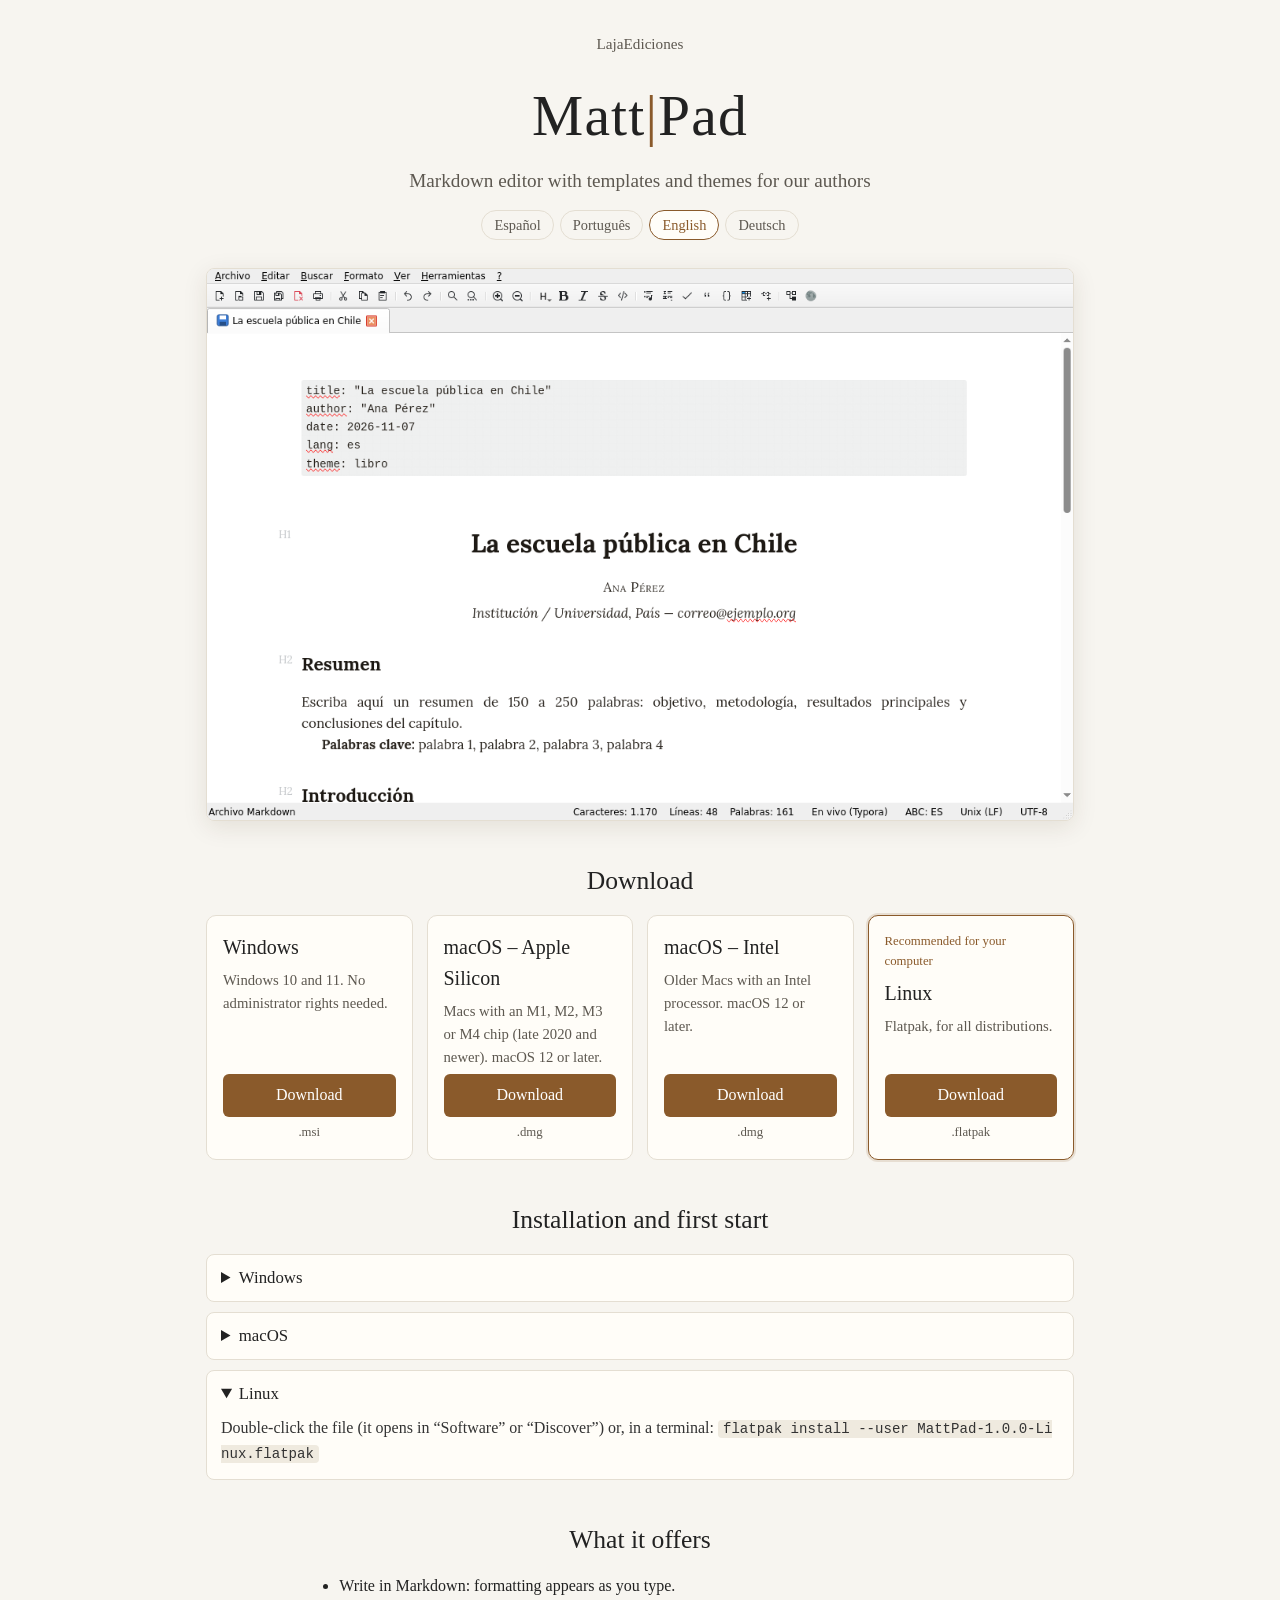
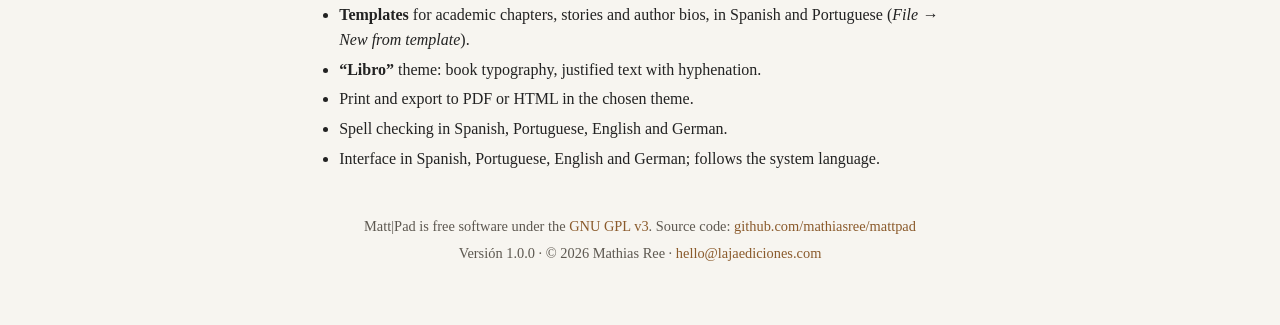
==== website/index.html @ 0e08d11d "Download-Seite (website/) für lajaediciones.com/mattpad Co-Authored-By: Claude Opus 5.5 <noreply@ant" ====
<!doctype html>
<html lang="es">
<head>
<meta charset="utf-8">
<meta name="viewport" content="width=device-width, initial-scale=1">
<title>Matt|Pad – LajaEdiciones</title>
<meta name="description" content="Matt|Pad: editor Markdown con plantillas y temas para las autoras y los autores de LajaEdiciones.">
<style>
  :root { --bg: #f7f5f0; --ink: #222; --muted: #5d5850; --accent: #8a5a2b; --card: #fffdf8; --line: #e4ded2; }
  * { box-sizing: border-box; }
  body { margin: 0; background: var(--bg); color: var(--ink); font-family: Georgia, "Times New Roman", serif; line-height: 1.55; }
  main { max-width: 900px; margin: 0 auto; padding: 32px 16px 56px; }
  a { color: var(--accent); text-decoration: none; }
  a:hover { text-decoration: underline; }
  header { text-align: center; margin-bottom: 28px; }
  .home { font-size: .95rem; color: var(--muted); }
  h1 { font-weight: normal; font-size: clamp(2.4rem, 8vw, 3.6rem); letter-spacing: .02em; margin: .25em 0 .1em; }
  .bar { color: var(--accent); }
  .tagline { font-size: 1.2rem; color: var(--muted); margin: 0; }
  .langs { margin-top: 14px; display: flex; gap: 6px; justify-content: center; flex-wrap: wrap; }
  .langs button { font: inherit; font-size: .9rem; background: none; border: 1px solid var(--line); border-radius: 999px; padding: 3px 12px; color: var(--muted); cursor: pointer; }
  .langs button[aria-pressed="true"] { border-color: var(--accent); color: var(--accent); background: var(--card); }
  figure { margin: 0 0 32px; }
  figure img { width: 100%; height: auto; display: block; border: 1px solid var(--line); border-radius: 8px; box-shadow: 0 6px 24px rgba(60, 40, 10, .10); }
  h2 { font-weight: normal; font-size: 1.6rem; margin: 40px 0 14px; text-align: center; }
  .grid { display: grid; grid-template-columns: repeat(auto-fit, minmax(190px, 1fr)); gap: 14px; }
  .card { background: var(--card); border: 1px solid var(--line); border-radius: 10px; padding: 16px; display: flex; flex-direction: column; gap: 6px; }
  .card.rec { border-color: var(--accent); box-shadow: 0 0 0 2px rgba(138, 90, 43, .15); }
  .card h3 { margin: 0; font-weight: normal; font-size: 1.25rem; }
  .card .sub { color: var(--muted); font-size: .92rem; flex: 1; }
  .card .badge { display: none; font-size: .8rem; color: var(--accent); }
  .card.rec .badge { display: block; }
  .btn { display: inline-block; text-align: center; background: var(--accent); color: #fff; border-radius: 6px; padding: 9px 12px; font-size: 1rem; }
  .btn:hover { text-decoration: none; background: #74491f; }
  .size { font-size: .8rem; color: var(--muted); text-align: center; }
  ul.feat { padding-left: 1.2em; margin: 0 auto; max-width: 640px; }
  ul.feat li { margin: .3em 0; }
  details { background: var(--card); border: 1px solid var(--line); border-radius: 8px; padding: 10px 14px; margin: 10px 0; }
  summary { cursor: pointer; font-size: 1.05rem; }
  details p, details ol { margin: .6em 0 .2em; color: #333; }
  code { font-family: ui-monospace, Consolas, monospace; font-size: .88em; background: #efeadf; padding: 1px 5px; border-radius: 4px; word-break: break-all; }
  footer { margin-top: 44px; text-align: center; color: var(--muted); font-size: .9rem; }
  footer p { margin: .3em 0; }
</style>
</head>
<body>
<main>
  <header>
    <a class="home" href="/">LajaEdiciones</a>
    <h1>Matt<span class="bar">|</span>Pad</h1>
    <p class="tagline" data-t="tagline">Editor Markdown con plantillas y temas para nuestras autoras y autores</p>
    <div class="langs" role="group" aria-label="Idioma / Language">
      <button data-lang="es">Español</button><button data-lang="pt">Português</button><button data-lang="en">English</button><button data-lang="de">Deutsch</button>
    </div>
  </header>

  <figure>
    <img src="captura.png" width="1100" height="700" alt="Matt|Pad" data-t-alt="shot">
  </figure>

  <h2 data-t="dl">Descargar</h2>
  <div class="grid">
    <div class="card" data-os="win">
      <span class="badge" data-t="rec">Recomendado para su equipo</span>
      <h3>Windows</h3>
      <div class="sub" data-t="win">Windows 10 y 11. Sin derechos de administrador.</div>
      <a class="btn" href="https://github.com/mathiasree/mattpad/releases/download/v1.0.0/MattPad-1.0.0-Windows.msi" data-t="get">Descargar</a>
      <div class="size">.msi</div>
    </div>
    <div class="card" data-os="mac">
      <span class="badge" data-t="rec">Recomendado para su equipo</span>
      <h3>macOS – Apple Silicon</h3>
      <div class="sub" data-t="macarm">Mac con chip M1, M2, M3 o M4 (desde fines de 2020). macOS 12 o superior.</div>
      <a class="btn" href="https://github.com/mathiasree/mattpad/releases/download/v1.0.0/MattPad-1.0.0-macOS-AppleSilicon.dmg" data-t="get">Descargar</a>
      <div class="size">.dmg</div>
    </div>
    <div class="card" data-os="mac">
      <span class="badge" data-t="rec">Recomendado para su equipo</span>
      <h3>macOS – Intel</h3>
      <div class="sub" data-t="macintel">Mac más antiguos con procesador Intel. macOS 12 o superior.</div>
      <a class="btn" href="https://github.com/mathiasree/mattpad/releases/download/v1.0.0/MattPad-1.0.0-macOS-Intel.dmg" data-t="get">Descargar</a>
      <div class="size">.dmg</div>
    </div>
    <div class="card" data-os="linux">
      <span class="badge" data-t="rec">Recomendado para su equipo</span>
      <h3>Linux</h3>
      <div class="sub" data-t="linux">Flatpak, para todas las distribuciones.</div>
      <a class="btn" href="https://github.com/mathiasree/mattpad/releases/download/v1.0.0/MattPad-1.0.0-Linux.flatpak" data-t="get">Descargar</a>
      <div class="size">.flatpak</div>
    </div>
  </div>

  <h2 data-t="install">Instalación y primer inicio</h2>
  <details data-os-open="win">
    <summary>Windows</summary>
    <ol data-t-html="win_steps">
      <li>Abra el archivo <code>.msi</code> descargado y acepte la licencia.</li>
      <li>Si aparece «Windows protegió su PC»: haga clic en «Más información» y luego en «Ejecutar de todas formas».</li>
      <li>Matt|Pad queda en el menú Inicio y en el escritorio.</li>
    </ol>
  </details>
  <details data-os-open="mac">
    <summary>macOS</summary>
    <ol data-t-html="mac_steps">
      <li>Abra el archivo <code>.dmg</code> y arrastre <b>MattPad</b> a la carpeta «Aplicaciones».</li>
      <li>La aplicación no está certificada por Apple. La primera vez: macOS 15 o superior: ábrala una vez, cierre el aviso con «Listo», luego <i>Ajustes del Sistema → Privacidad y seguridad</i> → abajo «Abrir igualmente». macOS 12–14: clic derecho en MattPad → «Abrir» → «Abrir».</li>
      <li>¿Qué Mac tengo? Menú Apple → «Acerca de este Mac»: «Chip» = Apple Silicon, «Procesador Intel» = Intel.</li>
    </ol>
  </details>
  <details data-os-open="linux">
    <summary>Linux</summary>
    <p data-t-html="linux_steps">Haga doble clic en el archivo (se abre en «Software» o «Discover») o, en una terminal: <code>flatpak install --user MattPad-1.0.0-Linux.flatpak</code></p>
  </details>

  <h2 data-t="what">Qué ofrece</h2>
  <ul class="feat" data-t-html="features">
    <li>Escriba en Markdown: el formato aparece mientras escribe.</li>
    <li><b>Plantillas</b> para capítulos académicos, relatos y notas biográficas, en español y portugués (<i>Archivo → Nuevo desde plantilla</i>).</li>
    <li>Tema <b>«Libro»</b>: tipografía de libro, texto justificado con división silábica.</li>
    <li>Imprimir y exportar a PDF o HTML con el tema elegido.</li>
    <li>Revisión ortográfica en español, portugués, inglés y alemán.</li>
    <li>Interfaz en español, portugués, inglés y alemán; toma el idioma del sistema.</li>
  </ul>

  <footer>
    <p data-t-html="license">Matt|Pad es software libre bajo la licencia <a href="https://www.gnu.org/licenses/gpl-3.0.html">GNU GPL v3</a>. Código fuente: <a href="https://github.com/mathiasree/mattpad">github.com/mathiasree/mattpad</a></p>
    <p>Versión 1.0.0 · © 2026 Mathias Ree · <a href="mailto:hello@lajaediciones.com">hello@lajaediciones.com</a></p>
  </footer>
</main>

<script>
const T = {
  pt: {
    tagline: "Editor Markdown com modelos e temas para nossas autoras e autores",
    shot: "Matt|Pad com um capítulo no tema Libro",
    dl: "Baixar", rec: "Recomendado para o seu computador", get: "Baixar",
    win: "Windows 10 e 11. Não precisa de direitos de administrador.",
    macarm: "Mac com chip M1, M2, M3 ou M4 (a partir do fim de 2020). macOS 12 ou superior.",
    macintel: "Macs mais antigos com processador Intel. macOS 12 ou superior.",
    linux: "Flatpak, para todas as distribuições.",
    install: "Instalação e primeira abertura", what: "O que oferece",
    win_steps: "<li>Abra o arquivo <code>.msi</code> baixado e aceite a licença.</li><li>Se aparecer «O Windows protegeu o computador»: clique em «Mais informações» e depois em «Executar assim mesmo».</li><li>O Matt|Pad fica no menu Iniciar e na área de trabalho.</li>",
    mac_steps: "<li>Abra o arquivo <code>.dmg</code> e arraste o <b>MattPad</b> para a pasta «Aplicativos».</li><li>O app não é certificado pela Apple. Na primeira vez: macOS 15 ou superior: abra uma vez, feche o aviso com «OK», depois <i>Ajustes do Sistema → Privacidade e Segurança</i> → no fim «Abrir Mesmo Assim». macOS 12–14: clique direito no MattPad → «Abrir» → «Abrir».</li><li>Qual Mac eu tenho? Menu Apple → «Sobre Este Mac»: «Chip» = Apple Silicon, «Processador Intel» = Intel.</li>",
    linux_steps: "Clique duas vezes no arquivo (abre no «Software» ou «Discover») ou, num terminal: <code>flatpak install --user MattPad-1.0.0-Linux.flatpak</code>",
    features: "<li>Escreva em Markdown: a formatação aparece enquanto você digita.</li><li><b>Modelos</b> para capítulos acadêmicos, contos e notas biográficas, em português e espanhol (<i>Arquivo → Novo a partir de modelo</i>).</li><li>Tema <b>«Libro»</b>: tipografia de livro, texto justificado com hifenização.</li><li>Imprimir e exportar para PDF ou HTML com o tema escolhido.</li><li>Verificação ortográfica em português, espanhol, inglês e alemão.</li><li>Interface em português, espanhol, inglês e alemão; usa o idioma do sistema.</li>",
    license: 'O Matt|Pad é software livre sob a licença <a href="https://www.gnu.org/licenses/gpl-3.0.html">GNU GPL v3</a>. Código-fonte: <a href="https://github.com/mathiasree/mattpad">github.com/mathiasree/mattpad</a>'
  },
  en: {
    tagline: "Markdown editor with templates and themes for our authors",
    shot: "Matt|Pad with a chapter in the Libro theme",
    dl: "Download", rec: "Recommended for your computer", get: "Download",
    win: "Windows 10 and 11. No administrator rights needed.",
    macarm: "Macs with an M1, M2, M3 or M4 chip (late 2020 and newer). macOS 12 or later.",
    macintel: "Older Macs with an Intel processor. macOS 12 or later.",
    linux: "Flatpak, for all distributions.",
    install: "Installation and first start", what: "What it offers",
    win_steps: "<li>Open the downloaded <code>.msi</code> file and accept the license.</li><li>If “Windows protected your PC” appears: click “More info”, then “Run anyway”.</li><li>Matt|Pad is then in the Start menu and on the desktop.</li>",
    mac_steps: "<li>Open the <code>.dmg</code> file and drag <b>MattPad</b> into the “Applications” folder.</li><li>The app is not notarized by Apple. The first time: macOS 15 or later: open it once, close the message with “Done”, then <i>System Settings → Privacy &amp; Security</i> → at the bottom “Open Anyway”. macOS 12–14: right-click MattPad → “Open” → “Open”.</li><li>Which Mac do I have? Apple menu → “About This Mac”: “Chip” = Apple Silicon, “Processor … Intel” = Intel.</li>",
    linux_steps: "Double-click the file (it opens in “Software” or “Discover”) or, in a terminal: <code>flatpak install --user MattPad-1.0.0-Linux.flatpak</code>",
    features: "<li>Write in Markdown: formatting appears as you type.</li><li><b>Templates</b> for academic chapters, stories and author bios, in Spanish and Portuguese (<i>File → New from template</i>).</li><li><b>“Libro”</b> theme: book typography, justified text with hyphenation.</li><li>Print and export to PDF or HTML in the chosen theme.</li><li>Spell checking in Spanish, Portuguese, English and German.</li><li>Interface in Spanish, Portuguese, English and German; follows the system language.</li>",
    license: 'Matt|Pad is free software under the <a href="https://www.gnu.org/licenses/gpl-3.0.html">GNU GPL v3</a>. Source code: <a href="https://github.com/mathiasree/mattpad">github.com/mathiasree/mattpad</a>'
  },
  de: {
    tagline: "Markdown-Editor mit Vorlagen und Themes für unsere Autorinnen und Autoren",
    shot: "Matt|Pad mit einem Kapitel im Theme Libro",
    dl: "Herunterladen", rec: "Empfohlen für Ihren Computer", get: "Herunterladen",
    win: "Windows 10 und 11. Keine Administratorrechte nötig.",
    macarm: "Macs mit M1-, M2-, M3- oder M4-Chip (ab Ende 2020). macOS 12 oder neuer.",
    macintel: "Ältere Macs mit Intel-Prozessor. macOS 12 oder neuer.",
    linux: "Flatpak, für alle Distributionen.",
    install: "Installation und erster Start", what: "Was er kann",
    win_steps: "<li>Die heruntergeladene <code>.msi</code>-Datei öffnen und die Lizenz bestätigen.</li><li>Bei „Der Computer wurde durch Windows geschützt“: „Weitere Informationen“, dann „Trotzdem ausführen“.</li><li>Matt|Pad steht danach im Startmenü und auf dem Desktop.</li>",
    mac_steps: "<li>Die <code>.dmg</code>-Datei öffnen und <b>MattPad</b> in den Ordner „Programme“ ziehen.</li><li>Die App ist nicht von Apple beglaubigt. Beim ersten Mal: macOS 15 oder neuer: einmal öffnen, Meldung mit „Fertig“ schließen, dann <i>Systemeinstellungen → Datenschutz &amp; Sicherheit</i> → unten „Dennoch öffnen“. macOS 12–14: Rechtsklick auf MattPad → „Öffnen“ → „Öffnen“.</li><li>Welchen Mac habe ich? Apfel-Menü → „Über diesen Mac“: „Chip“ = Apple Silicon, „Prozessor … Intel“ = Intel.</li>",
    linux_steps: "Doppelklick auf die Datei (öffnet sich in „Software“ oder „Discover“) oder im Terminal: <code>flatpak install --user MattPad-1.0.0-Linux.flatpak</code>",
    features: "<li>In Markdown schreiben: die Formatierung erscheint beim Tippen.</li><li><b>Vorlagen</b> für wissenschaftliche Kapitel, Erzählungen und Kurzbiografien, auf Spanisch und Portugiesisch (<i>Datei → Neu aus Vorlage</i>).</li><li>Theme <b>„Libro“</b>: Buchtypografie, Blocksatz mit Silbentrennung.</li><li>Drucken sowie Export als PDF oder HTML im gewählten Theme.</li><li>Rechtschreibprüfung Spanisch, Portugiesisch, Englisch, Deutsch.</li><li>Oberfläche in Spanisch, Portugiesisch, Englisch und Deutsch; folgt der Systemsprache.</li>",
    license: 'Matt|Pad ist freie Software unter der <a href="https://www.gnu.org/licenses/gpl-3.0.html">GNU GPL v3</a>. Quellcode: <a href="https://github.com/mathiasree/mattpad">github.com/mathiasree/mattpad</a>'
  }
};
// Spanish is in the HTML itself; remember it so we can switch back
const ES = {};
document.querySelectorAll("[data-t]").forEach(e => ES[e.dataset.t] = e.textContent);
document.querySelectorAll("[data-t-html]").forEach(e => ES[e.dataset.tHtml] = e.innerHTML);
document.querySelectorAll("[data-t-alt]").forEach(e => ES[e.dataset.tAlt] = e.alt);

function setLang(lang) {
  const d = lang === "es" ? ES : T[lang];
  if (!d) return;
  document.documentElement.lang = lang;
  document.querySelectorAll("[data-t]").forEach(e => { if (d[e.dataset.t]) e.textContent = d[e.dataset.t]; });
  document.querySelectorAll("[data-t-html]").forEach(e => { if (d[e.dataset.tHtml]) e.innerHTML = d[e.dataset.tHtml]; });
  document.querySelectorAll("[data-t-alt]").forEach(e => { if (d[e.dataset.tAlt]) e.alt = d[e.dataset.tAlt]; });
  document.querySelectorAll(".langs button").forEach(b => b.setAttribute("aria-pressed", b.dataset.lang === lang));
  try { localStorage.setItem("mattpad-lang", lang); } catch (e) {}
}
document.querySelectorAll(".langs button").forEach(b => b.addEventListener("click", () => setLang(b.dataset.lang)));

let saved = null;
try { saved = localStorage.getItem("mattpad-lang"); } catch (e) {}
const browser = (navigator.languages || [navigator.language || "es"]).map(l => l.slice(0, 2).toLowerCase())
  .find(l => ["es", "pt", "en", "de"].includes(l));
setLang(saved || browser || "es");

// highlight the download for this computer
const ua = navigator.userAgent;
const os = /Windows/.test(ua) ? "win" : /Mac OS X|Macintosh/.test(ua) ? "mac" : /Linux|X11/.test(ua) && !/Android/.test(ua) ? "linux" : null;
if (os) {
  document.querySelectorAll(`.card[data-os="${os}"]`).forEach(c => c.classList.add("rec"));
  const det = document.querySelector(`details[data-os-open="${os}"]`);
  if (det) det.open = true;
}
</script>
</body>
</html>
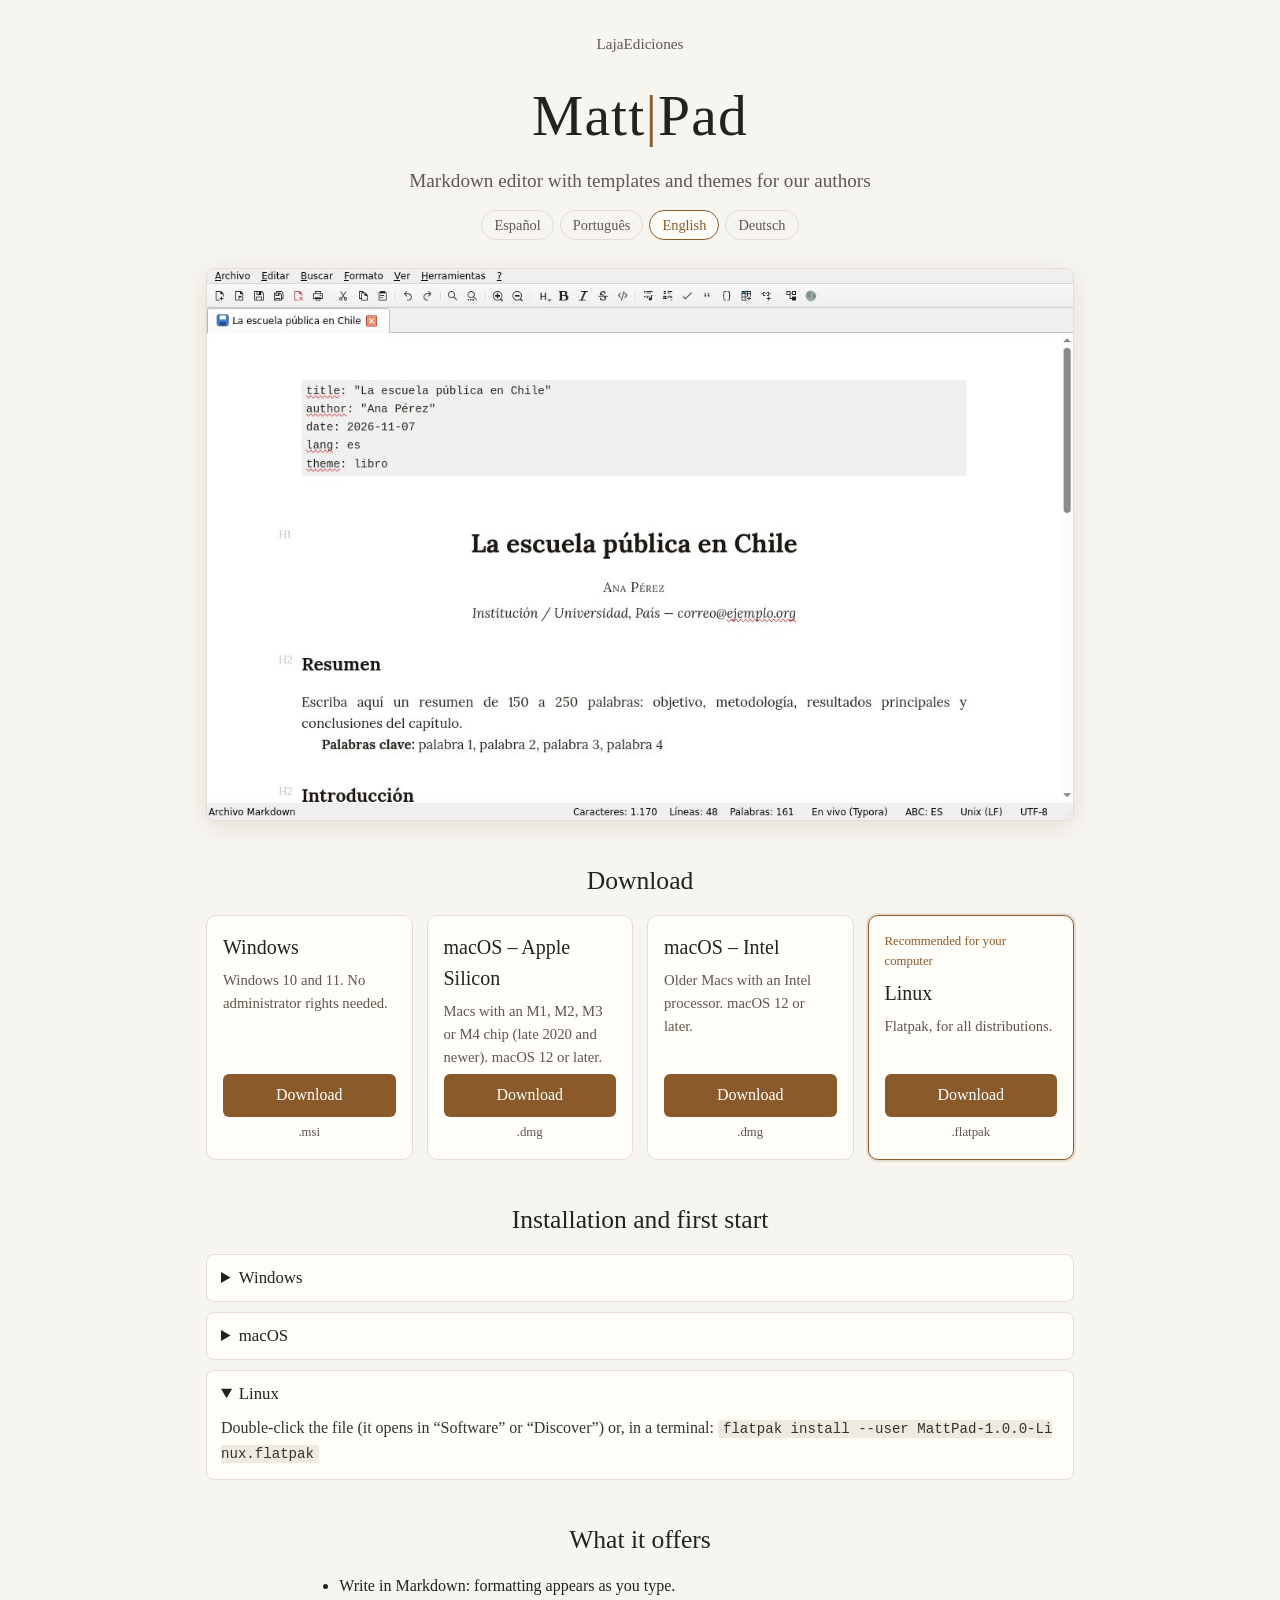
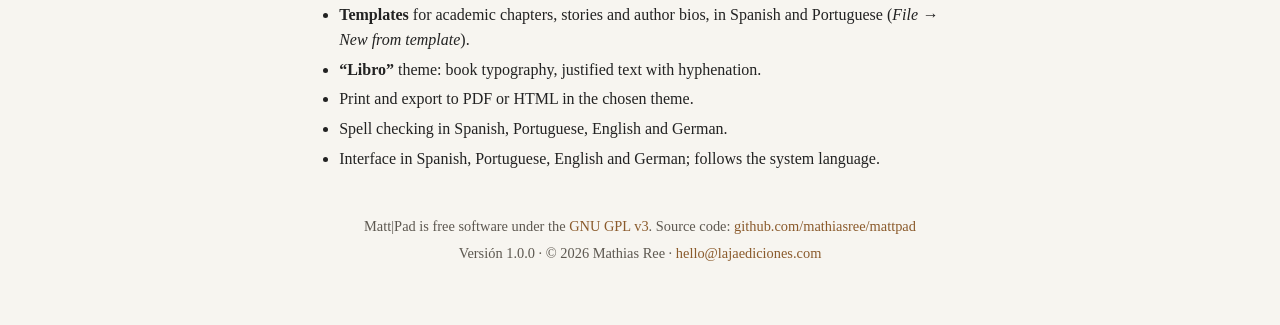
==== commit 9cca41be: "Download-Seite: Screenshot als JPEG Co-Authored-By: Claude Opus 5.5 <noreply@anthropic.com>" ====
--- a/website/index.html
+++ b/website/index.html
@@ -55,7 +55,7 @@
   </header>
 
   <figure>
-    <img src="captura.png" width="1100" height="700" alt="Matt|Pad" data-t-alt="shot">
+    <img src="captura.jpg" width="1100" height="700" alt="Matt|Pad" data-t-alt="shot">
   </figure>
 
   <h2 data-t="dl">Descargar</h2>
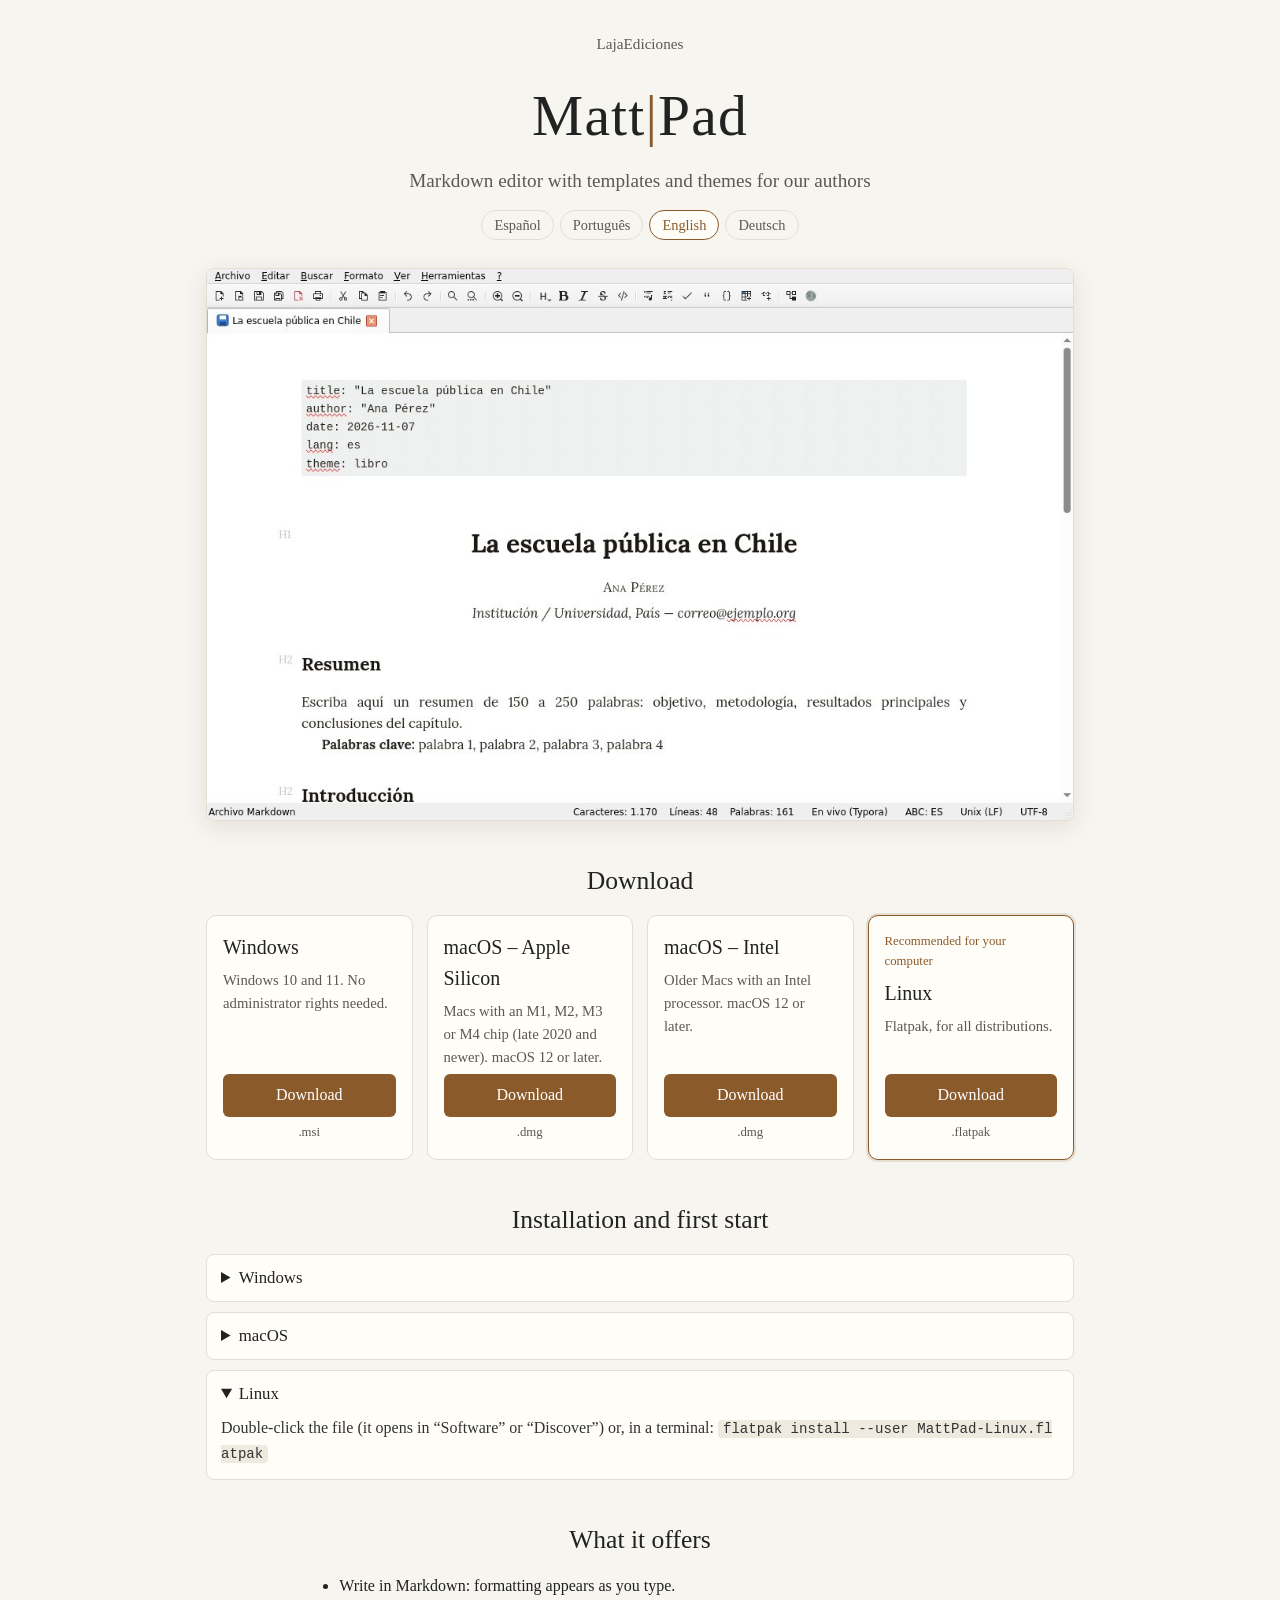
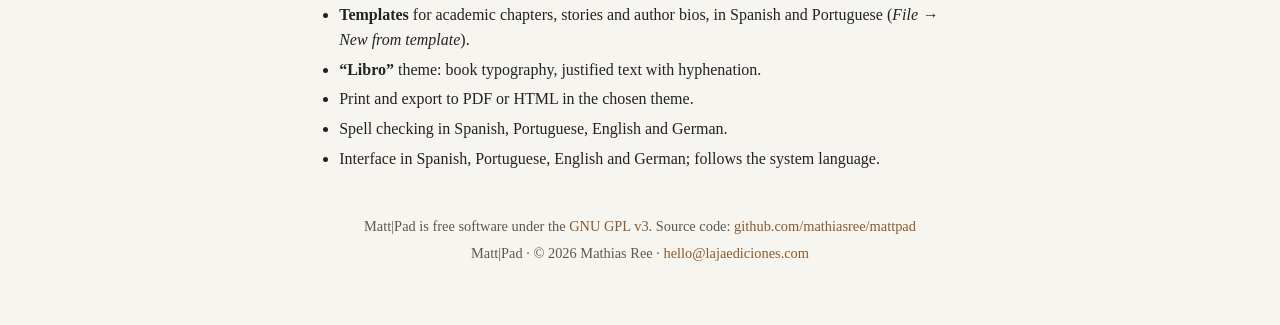
==== commit 6b0dc238: "Version 1.0.1: Fenstergröße für kleine Bildschirme; Installer-Dateinamen ohne Versionsnummer, Downlo" ====
--- a/website/index.html
+++ b/website/index.html
@@ -64,28 +64,28 @@
       <span class="badge" data-t="rec">Recomendado para su equipo</span>
       <h3>Windows</h3>
       <div class="sub" data-t="win">Windows 10 y 11. Sin derechos de administrador.</div>
-      <a class="btn" href="https://github.com/mathiasree/mattpad/releases/download/v1.0.0/MattPad-1.0.0-Windows.msi" data-t="get">Descargar</a>
+      <a class="btn" href="https://github.com/mathiasree/mattpad/releases/latest/download/MattPad-Windows.msi" data-t="get">Descargar</a>
       <div class="size">.msi</div>
     </div>
     <div class="card" data-os="mac">
       <span class="badge" data-t="rec">Recomendado para su equipo</span>
       <h3>macOS – Apple Silicon</h3>
       <div class="sub" data-t="macarm">Mac con chip M1, M2, M3 o M4 (desde fines de 2020). macOS 12 o superior.</div>
-      <a class="btn" href="https://github.com/mathiasree/mattpad/releases/download/v1.0.0/MattPad-1.0.0-macOS-AppleSilicon.dmg" data-t="get">Descargar</a>
+      <a class="btn" href="https://github.com/mathiasree/mattpad/releases/latest/download/MattPad-macOS-AppleSilicon.dmg" data-t="get">Descargar</a>
       <div class="size">.dmg</div>
     </div>
     <div class="card" data-os="mac">
       <span class="badge" data-t="rec">Recomendado para su equipo</span>
       <h3>macOS – Intel</h3>
       <div class="sub" data-t="macintel">Mac más antiguos con procesador Intel. macOS 12 o superior.</div>
-      <a class="btn" href="https://github.com/mathiasree/mattpad/releases/download/v1.0.0/MattPad-1.0.0-macOS-Intel.dmg" data-t="get">Descargar</a>
+      <a class="btn" href="https://github.com/mathiasree/mattpad/releases/latest/download/MattPad-macOS-Intel.dmg" data-t="get">Descargar</a>
       <div class="size">.dmg</div>
     </div>
     <div class="card" data-os="linux">
       <span class="badge" data-t="rec">Recomendado para su equipo</span>
       <h3>Linux</h3>
       <div class="sub" data-t="linux">Flatpak, para todas las distribuciones.</div>
-      <a class="btn" href="https://github.com/mathiasree/mattpad/releases/download/v1.0.0/MattPad-1.0.0-Linux.flatpak" data-t="get">Descargar</a>
+      <a class="btn" href="https://github.com/mathiasree/mattpad/releases/latest/download/MattPad-Linux.flatpak" data-t="get">Descargar</a>
       <div class="size">.flatpak</div>
     </div>
   </div>
@@ -109,7 +109,7 @@
   </details>
   <details data-os-open="linux">
     <summary>Linux</summary>
-    <p data-t-html="linux_steps">Haga doble clic en el archivo (se abre en «Software» o «Discover») o, en una terminal: <code>flatpak install --user MattPad-1.0.0-Linux.flatpak</code></p>
+    <p data-t-html="linux_steps">Haga doble clic en el archivo (se abre en «Software» o «Discover») o, en una terminal: <code>flatpak install --user MattPad-Linux.flatpak</code></p>
   </details>
 
   <h2 data-t="what">Qué ofrece</h2>
@@ -124,7 +124,7 @@
 
   <footer>
     <p data-t-html="license">Matt|Pad es software libre bajo la licencia <a href="https://www.gnu.org/licenses/gpl-3.0.html">GNU GPL v3</a>. Código fuente: <a href="https://github.com/mathiasree/mattpad">github.com/mathiasree/mattpad</a></p>
-    <p>Versión 1.0.0 · © 2026 Mathias Ree · <a href="mailto:hello@lajaediciones.com">hello@lajaediciones.com</a></p>
+    <p><span id="ver">Matt|Pad</span> · © 2026 Mathias Ree · <a href="mailto:hello@lajaediciones.com">hello@lajaediciones.com</a></p>
   </footer>
 </main>
 
@@ -141,7 +141,7 @@
     install: "Instalação e primeira abertura", what: "O que oferece",
     win_steps: "<li>Abra o arquivo <code>.msi</code> baixado e aceite a licença.</li><li>Se aparecer «O Windows protegeu o computador»: clique em «Mais informações» e depois em «Executar assim mesmo».</li><li>O Matt|Pad fica no menu Iniciar e na área de trabalho.</li>",
     mac_steps: "<li>Abra o arquivo <code>.dmg</code> e arraste o <b>MattPad</b> para a pasta «Aplicativos».</li><li>O app não é certificado pela Apple. Na primeira vez: macOS 15 ou superior: abra uma vez, feche o aviso com «OK», depois <i>Ajustes do Sistema → Privacidade e Segurança</i> → no fim «Abrir Mesmo Assim». macOS 12–14: clique direito no MattPad → «Abrir» → «Abrir».</li><li>Qual Mac eu tenho? Menu Apple → «Sobre Este Mac»: «Chip» = Apple Silicon, «Processador Intel» = Intel.</li>",
-    linux_steps: "Clique duas vezes no arquivo (abre no «Software» ou «Discover») ou, num terminal: <code>flatpak install --user MattPad-1.0.0-Linux.flatpak</code>",
+    linux_steps: "Clique duas vezes no arquivo (abre no «Software» ou «Discover») ou, num terminal: <code>flatpak install --user MattPad-Linux.flatpak</code>",
     features: "<li>Escreva em Markdown: a formatação aparece enquanto você digita.</li><li><b>Modelos</b> para capítulos acadêmicos, contos e notas biográficas, em português e espanhol (<i>Arquivo → Novo a partir de modelo</i>).</li><li>Tema <b>«Libro»</b>: tipografia de livro, texto justificado com hifenização.</li><li>Imprimir e exportar para PDF ou HTML com o tema escolhido.</li><li>Verificação ortográfica em português, espanhol, inglês e alemão.</li><li>Interface em português, espanhol, inglês e alemão; usa o idioma do sistema.</li>",
     license: 'O Matt|Pad é software livre sob a licença <a href="https://www.gnu.org/licenses/gpl-3.0.html">GNU GPL v3</a>. Código-fonte: <a href="https://github.com/mathiasree/mattpad">github.com/mathiasree/mattpad</a>'
   },
@@ -156,7 +156,7 @@
     install: "Installation and first start", what: "What it offers",
     win_steps: "<li>Open the downloaded <code>.msi</code> file and accept the license.</li><li>If “Windows protected your PC” appears: click “More info”, then “Run anyway”.</li><li>Matt|Pad is then in the Start menu and on the desktop.</li>",
     mac_steps: "<li>Open the <code>.dmg</code> file and drag <b>MattPad</b> into the “Applications” folder.</li><li>The app is not notarized by Apple. The first time: macOS 15 or later: open it once, close the message with “Done”, then <i>System Settings → Privacy &amp; Security</i> → at the bottom “Open Anyway”. macOS 12–14: right-click MattPad → “Open” → “Open”.</li><li>Which Mac do I have? Apple menu → “About This Mac”: “Chip” = Apple Silicon, “Processor … Intel” = Intel.</li>",
-    linux_steps: "Double-click the file (it opens in “Software” or “Discover”) or, in a terminal: <code>flatpak install --user MattPad-1.0.0-Linux.flatpak</code>",
+    linux_steps: "Double-click the file (it opens in “Software” or “Discover”) or, in a terminal: <code>flatpak install --user MattPad-Linux.flatpak</code>",
     features: "<li>Write in Markdown: formatting appears as you type.</li><li><b>Templates</b> for academic chapters, stories and author bios, in Spanish and Portuguese (<i>File → New from template</i>).</li><li><b>“Libro”</b> theme: book typography, justified text with hyphenation.</li><li>Print and export to PDF or HTML in the chosen theme.</li><li>Spell checking in Spanish, Portuguese, English and German.</li><li>Interface in Spanish, Portuguese, English and German; follows the system language.</li>",
     license: 'Matt|Pad is free software under the <a href="https://www.gnu.org/licenses/gpl-3.0.html">GNU GPL v3</a>. Source code: <a href="https://github.com/mathiasree/mattpad">github.com/mathiasree/mattpad</a>'
   },
@@ -171,7 +171,7 @@
     install: "Installation und erster Start", what: "Was er kann",
     win_steps: "<li>Die heruntergeladene <code>.msi</code>-Datei öffnen und die Lizenz bestätigen.</li><li>Bei „Der Computer wurde durch Windows geschützt“: „Weitere Informationen“, dann „Trotzdem ausführen“.</li><li>Matt|Pad steht danach im Startmenü und auf dem Desktop.</li>",
     mac_steps: "<li>Die <code>.dmg</code>-Datei öffnen und <b>MattPad</b> in den Ordner „Programme“ ziehen.</li><li>Die App ist nicht von Apple beglaubigt. Beim ersten Mal: macOS 15 oder neuer: einmal öffnen, Meldung mit „Fertig“ schließen, dann <i>Systemeinstellungen → Datenschutz &amp; Sicherheit</i> → unten „Dennoch öffnen“. macOS 12–14: Rechtsklick auf MattPad → „Öffnen“ → „Öffnen“.</li><li>Welchen Mac habe ich? Apfel-Menü → „Über diesen Mac“: „Chip“ = Apple Silicon, „Prozessor … Intel“ = Intel.</li>",
-    linux_steps: "Doppelklick auf die Datei (öffnet sich in „Software“ oder „Discover“) oder im Terminal: <code>flatpak install --user MattPad-1.0.0-Linux.flatpak</code>",
+    linux_steps: "Doppelklick auf die Datei (öffnet sich in „Software“ oder „Discover“) oder im Terminal: <code>flatpak install --user MattPad-Linux.flatpak</code>",
     features: "<li>In Markdown schreiben: die Formatierung erscheint beim Tippen.</li><li><b>Vorlagen</b> für wissenschaftliche Kapitel, Erzählungen und Kurzbiografien, auf Spanisch und Portugiesisch (<i>Datei → Neu aus Vorlage</i>).</li><li>Theme <b>„Libro“</b>: Buchtypografie, Blocksatz mit Silbentrennung.</li><li>Drucken sowie Export als PDF oder HTML im gewählten Theme.</li><li>Rechtschreibprüfung Spanisch, Portugiesisch, Englisch, Deutsch.</li><li>Oberfläche in Spanisch, Portugiesisch, Englisch und Deutsch; folgt der Systemsprache.</li>",
     license: 'Matt|Pad ist freie Software unter der <a href="https://www.gnu.org/licenses/gpl-3.0.html">GNU GPL v3</a>. Quellcode: <a href="https://github.com/mathiasree/mattpad">github.com/mathiasree/mattpad</a>'
   }
@@ -200,6 +200,12 @@
   .find(l => ["es", "pt", "en", "de"].includes(l));
 setLang(saved || browser || "es");
 
+// newest version number from GitHub (the links always point to the latest release)
+fetch("https://api.github.com/repos/mathiasree/mattpad/releases/latest")
+  .then(r => r.ok ? r.json() : null)
+  .then(d => { if (d && d.tag_name) document.getElementById("ver").textContent = "Matt|Pad " + d.tag_name.replace(/^v/, ""); })
+  .catch(() => {});
+
 // highlight the download for this computer
 const ua = navigator.userAgent;
 const os = /Windows/.test(ua) ? "win" : /Mac OS X|Macintosh/.test(ua) ? "mac" : /Linux|X11/.test(ua) && !/Android/.test(ua) ? "linux" : null;
